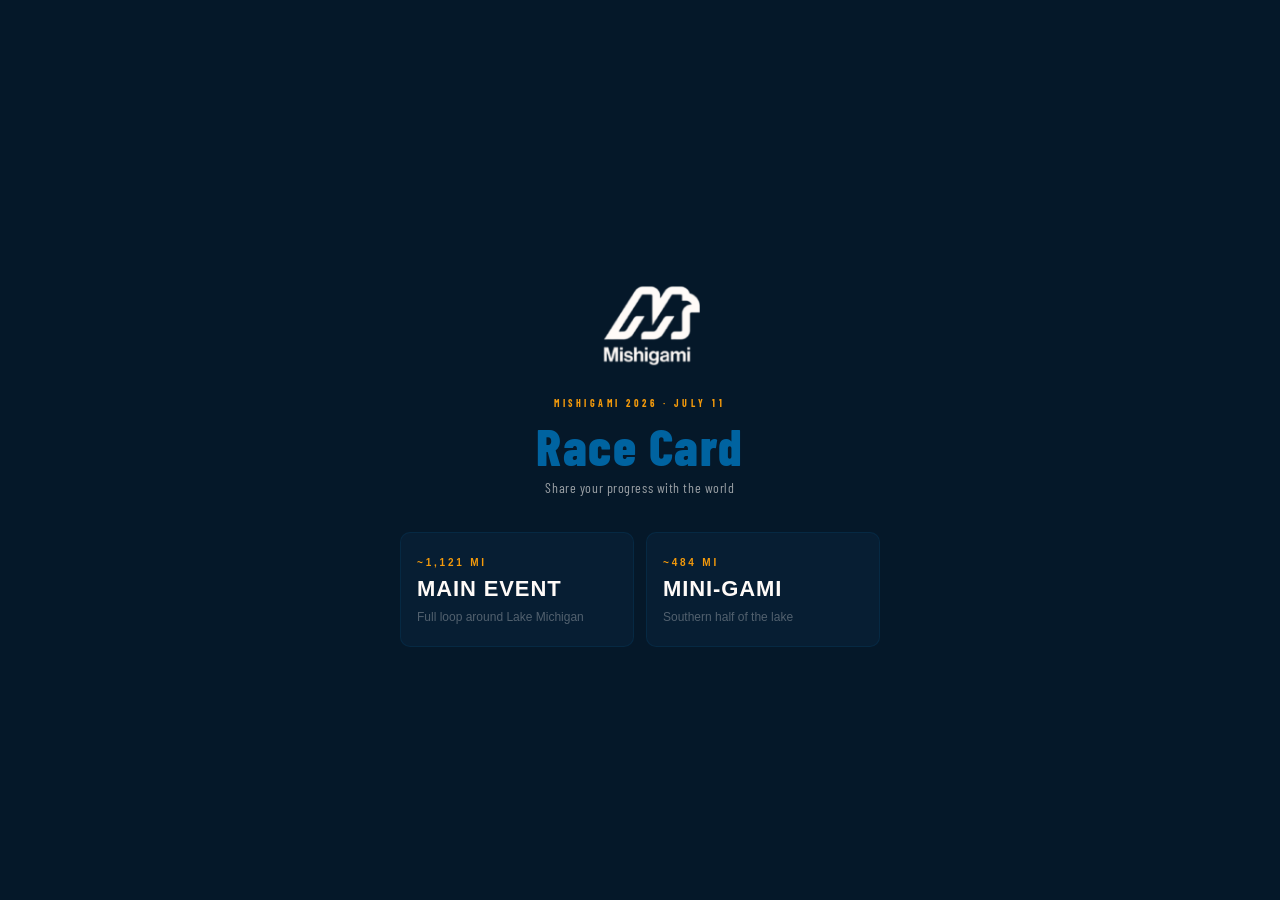
==== index.html @ e4b308e6 "Fix race card labels to single line" ====
<!DOCTYPE html>
<html lang="en">
<head>
  <meta charset="UTF-8">
  <meta name="viewport" content="width=device-width, initial-scale=1.0, maximum-scale=1.0, user-scalable=no">
  <meta name="mobile-web-app-capable" content="yes">
  <meta name="apple-mobile-web-app-capable" content="yes">
  <meta name="apple-mobile-web-app-status-bar-style" content="black-translucent">
  <meta name="apple-mobile-web-app-title" content="Race Card">
  <meta name="theme-color" content="#051829">
  <meta name="description" content="Mishigami 2026 — Create your race progress card">
  <title>Mishigami Race Card</title>
  <link rel="manifest" href="manifest.json">
  <link rel="apple-touch-icon" href="assets/icon-192.png">
  <link rel="icon" href="assets/icon-192.png">
  <link rel="preconnect" href="https://fonts.googleapis.com">
  <link rel="preconnect" href="https://fonts.gstatic.com" crossorigin>
  <link href="https://fonts.googleapis.com/css2?family=Barlow+Condensed:wght@400;600;700;800&display=swap" rel="stylesheet">
  <link rel="stylesheet" href="style.css">
</head>
<body>

  <!-- ── Screen 1: Race selector ─────────────────────────────────────────── -->
  <div id="screen-select" class="screen active">
    <div class="select-header">
      <img src="assets/logo.png" class="select-logo" alt="Mishigami">
      <div class="select-badge">MISHIGAMI 2026 · JULY 11</div>
      <h1 class="select-title">Race Card</h1>
      <p class="select-sub">Share your progress with the world</p>
    </div>
    <div class="race-grid">
      <button class="race-card" data-race="mishigami">
        <div class="race-card-badge">~1,121 MI</div>
        <div class="race-card-name">MAIN EVENT</div>
        <div class="race-card-sub">Full loop around Lake Michigan</div>
      </button>
      <button class="race-card" data-race="mini-gami">
        <div class="race-card-badge">~484 MI</div>
        <div class="race-card-name">MINI&#8209;GAMI</div>
        <div class="race-card-sub">Southern half of the lake</div>
      </button>
    </div>
  </div>

  <!-- ── Screen 2: Card builder ──────────────────────────────────────────── -->
  <div id="screen-build" class="screen">

    <div class="build-header">
      <button id="btn-back" class="btn-back">← Races</button>
      <span id="build-race-label" class="build-race-label"></span>
      <div class="format-toggle">
        <button class="fmt-btn active" data-format="square" title="Square (Instagram feed)">&#9632; Square</button>
        <button class="fmt-btn"        data-format="story"  title="Story (Instagram / Strava)">&#9646; Story</button>
      </div>
    </div>

    <!-- Card preview (also drop target for photos) -->
    <div class="preview-wrap" id="preview-wrap" title="Drag a photo here">
      <canvas id="preview-canvas"></canvas>
      <div id="preview-placeholder" class="preview-placeholder">
        Add a photo to see your card
      </div>
    </div>

    <!-- Controls -->
    <div class="controls">

      <!-- GPS -->
      <button id="btn-gps" class="btn-primary btn-gps">
        <span class="btn-icon">⊕</span>
        <span id="btn-gps-label">Get My Location</span>
      </button>
      <div id="gps-status" class="gps-status"></div>

      <!-- Rider name -->
      <div class="field-group">
        <label class="field-label" for="input-name">YOUR NAME <span style="opacity:.5;font-weight:400;letter-spacing:.05em">/ OPTIONAL</span></label>
        <input id="input-name" class="field-input" type="text"
               placeholder="e.g. Jack Peck"
               autocomplete="off" autocorrect="off" autocapitalize="words" spellcheck="false">
      </div>

      <!-- Stats row (auto-filled by GPS; manually editable) -->
      <div class="stats-row">
        <div class="stat-field">
          <label class="field-label" for="input-miles">MILES</label>
          <input id="input-miles" class="field-input stat-input" type="number"
                 placeholder="247" step="0.1" min="0">
        </div>
        <div class="stat-field">
          <label class="field-label" for="input-elapsed">ELAPSED</label>
          <input id="input-elapsed" class="field-input stat-input" type="text"
                 placeholder="38:24" maxlength="6">
        </div>
        <div class="stat-field">
          <label class="field-label" for="input-speed">MPH</label>
          <input id="input-speed" class="field-input stat-input" type="number"
                 placeholder="6.4" step="0.1" min="0">
        </div>
      </div>

      <!-- Photo -->
      <button id="btn-photo" class="btn-secondary">
        <span class="btn-icon">📷</span>
        <span id="btn-photo-label">Add Photo</span>
      </button>
      <input id="input-photo" type="file" accept="image/*" style="display:none">

      <!-- Route map toggle -->
      <div class="option-row">
        <div class="option-label-group">
          <div class="option-label">Route map</div>
          <div class="option-hint">Show your position on the route</div>
        </div>
        <button id="btn-map-toggle" class="map-toggle">Off</button>
      </div>

      <!-- Save -->
      <button id="btn-download" class="btn-primary btn-download" disabled>
        Save Card
      </button>

    </div>
  </div>

  <script src="routes/route-data.js"></script>
  <script src="gpx.js"></script>
  <script src="renderer.js"></script>
  <script src="app.js"></script>
</body>
</html>
---- style.css ----
/* ── Reset + tokens ───────────────────────────────────────────────────────── */
*, *::before, *::after { box-sizing: border-box; margin: 0; padding: 0; }

:root {
  /* MUC brand palette */
  --bg:        #051829;   /* Dark Navy */
  --bg-mid:    #071e33;   /* Dark Navy mid */
  --bg-s:      #0a2540;   /* Dark Navy surface */
  --periw:     #0063A0;   /* Primary Blue (fallback accent) */
  --periw-d:   rgba(0,99,160,0.15);
  --periw-b:   rgba(0,99,160,0.38);
  --pink:      #F49A0B;   /* Gold (primary accent / CTA) */
  --cream:     #FFFBF8;   /* Cream */
  --cream-6:   rgba(255,251,248,0.6);
  --cream-3:   rgba(255,251,248,0.3);
  --cream-1:   rgba(255,251,248,0.1);
  --fc: 'Barlow Condensed', 'Arial Narrow', sans-serif;
  --radius: 10px;
}

html, body {
  height: 100%;
  background: var(--bg);
  color: var(--cream);
  font-family: var(--fc);
  -webkit-font-smoothing: antialiased;
  overscroll-behavior: none;
}

/* ── Screens ─────────────────────────────────────────────────────────────── */
.screen {
  display: none;
  min-height: 100dvh;
  flex-direction: column;
}
.screen.active { display: flex; }

/* ── SELECT SCREEN ───────────────────────────────────────────────────────── */
#screen-select {
  padding: 48px 24px 40px;
  align-items: center;
  justify-content: center;
  gap: 36px;
}

.select-header { text-align: center; }

.select-logo {
  width: 120px;
  height: 120px;
  object-fit: contain;
  margin-bottom: 16px;
  display: block;
  margin-left: auto;
  margin-right: auto;
}

.select-badge {
  font-size: 10px;
  font-weight: 700;
  letter-spacing: .35em;
  text-transform: uppercase;
  color: var(--pink);
  margin-bottom: 10px;
}

.select-title {
  font-size: 52px;
  font-weight: 800;
  letter-spacing: .03em;
  color: var(--periw);
  line-height: 1;
  margin-bottom: 8px;
}

.select-sub {
  font-size: 14px;
  font-weight: 400;
  color: var(--cream-6);
  letter-spacing: .04em;
}

.race-grid {
  display: grid;
  grid-template-columns: 1fr 1fr;
  gap: 12px;
  width: 100%;
  max-width: 480px;
}

.race-card {
  background: var(--bg-mid);
  border: 1px solid var(--periw-d);
  border-radius: var(--radius);
  padding: 24px 16px 20px;
  cursor: pointer;
  text-align: left;
  transition: border-color .18s, background .18s;
  display: flex;
  flex-direction: column;
  gap: 8px;
}
.race-card:hover, .race-card:active {
  border-color: var(--periw-b);
  background: var(--bg-s);
}

.race-card-badge {
  font-size: 10px;
  font-weight: 700;
  letter-spacing: .28em;
  text-transform: uppercase;
  color: var(--pink);
}

.race-card-name {
  font-size: 22px;
  font-weight: 800;
  letter-spacing: .04em;
  color: var(--cream);
  line-height: 1.15;
}

.race-card-sub {
  font-size: 12px;
  font-weight: 400;
  color: var(--cream-3);
  line-height: 1.4;
}

/* ── BUILD SCREEN ────────────────────────────────────────────────────────── */
#screen-build {
  padding-bottom: 40px;
}

.build-header {
  display: flex;
  align-items: center;
  gap: 12px;
  padding: 14px 16px;
  border-bottom: 1px solid var(--periw-d);
  background: var(--bg);
  position: sticky;
  top: 0;
  z-index: 10;
}

.btn-back {
  background: none;
  border: none;
  color: var(--periw);
  font-family: var(--fc);
  font-size: 13px;
  font-weight: 600;
  letter-spacing: .08em;
  cursor: pointer;
  padding: 6px 0;
  flex-shrink: 0;
}

.build-race-label {
  font-size: 11px;
  font-weight: 700;
  letter-spacing: .25em;
  text-transform: uppercase;
  color: var(--cream-3);
  flex: 1;
}

.format-toggle {
  display: flex;
  gap: 4px;
}

.fmt-btn {
  background: none;
  border: 1px solid var(--periw-d);
  border-radius: 5px;
  color: var(--cream-3);
  font-family: var(--fc);
  font-size: 11px;
  font-weight: 600;
  padding: 5px 10px;
  cursor: pointer;
  transition: all .15s;
}
.fmt-btn.active {
  background: var(--periw-d);
  border-color: var(--periw-b);
  color: var(--periw);
}

/* ── Preview ────────────────────────────────────────────────────────────── */
.preview-wrap {
  position: relative;
  width: 100%;
  max-width: 420px;
  margin: 16px auto;
  border-radius: 8px;
  overflow: hidden;
  background: var(--bg-mid);
  border: 1px solid var(--periw-d);
  cursor: pointer;
  /* Square aspect by default; updated via JS for story */
  aspect-ratio: 1 / 1;
}

.preview-wrap.drag-over {
  border-color: var(--periw);
}

#preview-canvas {
  display: none;
  width: 100%;
  height: 100%;
  object-fit: contain;
}

#preview-canvas.story {
  aspect-ratio: 9 / 16;
}

/* Dynamically match wrap aspect to format */
.preview-wrap:has(#preview-canvas.story) {
  aspect-ratio: 9 / 16;
}

.preview-placeholder {
  position: absolute;
  inset: 0;
  display: flex;
  align-items: center;
  justify-content: center;
  font-size: 13px;
  font-weight: 600;
  letter-spacing: .1em;
  color: var(--cream-3);
  text-transform: uppercase;
  pointer-events: none;
}

/* ── Controls ───────────────────────────────────────────────────────────── */
.controls {
  display: flex;
  flex-direction: column;
  gap: 14px;
  padding: 0 16px;
  max-width: 420px;
  margin: 0 auto;
  width: 100%;
}

/* Buttons */
.btn-primary {
  width: 100%;
  padding: 16px;
  border-radius: var(--radius);
  border: none;
  font-family: var(--fc);
  font-size: 15px;
  font-weight: 700;
  letter-spacing: .1em;
  text-transform: uppercase;
  cursor: pointer;
  transition: opacity .15s, transform .1s;
  display: flex;
  align-items: center;
  justify-content: center;
  gap: 8px;
}
.btn-primary:active { transform: scale(.98); }
.btn-primary:disabled { opacity: 0.4; cursor: default; transform: none; }

.btn-gps {
  background: var(--periw);
  color: var(--bg);
}

.btn-download {
  background: var(--pink);
  color: #fff;
  margin-top: 4px;
}

.btn-secondary {
  width: 100%;
  padding: 14px;
  border-radius: var(--radius);
  border: 1px solid var(--periw-d);
  background: var(--bg-mid);
  color: var(--cream-6);
  font-family: var(--fc);
  font-size: 14px;
  font-weight: 600;
  letter-spacing: .08em;
  cursor: pointer;
  display: flex;
  align-items: center;
  justify-content: center;
  gap: 8px;
  transition: border-color .15s, color .15s;
}
.btn-secondary:hover { border-color: var(--periw-b); color: var(--cream); }

.btn-icon { font-size: 16px; }

/* GPS status */
.gps-status {
  font-size: 12px;
  font-weight: 400;
  color: var(--cream-3);
  text-align: center;
  letter-spacing: .04em;
  min-height: 16px;
  margin-top: -6px;
}
.gps-status.gps-error { color: var(--pink); }

/* Fields */
.field-group { display: flex; flex-direction: column; gap: 6px; }

.field-label {
  font-size: 9px;
  font-weight: 700;
  letter-spacing: .3em;
  text-transform: uppercase;
  color: var(--periw);
  opacity: .7;
}

.field-input {
  background: var(--bg-mid);
  border: 1px solid var(--periw-d);
  border-radius: 7px;
  color: var(--cream);
  font-family: var(--fc);
  font-size: 18px;
  font-weight: 600;
  padding: 12px 14px;
  outline: none;
  width: 100%;
  transition: border-color .15s;
  -webkit-appearance: none;
}
.field-input::placeholder { color: var(--cream-3); }
.field-input:focus { border-color: var(--periw-b); }

/* Stats row */
.stats-row {
  display: grid;
  grid-template-columns: 1fr 1fr 1fr;
  gap: 8px;
}

.stat-field { display: flex; flex-direction: column; gap: 6px; }
.stat-input { font-size: 16px; text-align: center; padding: 12px 6px; }

/* ── Route map toggle ───────────────────────────────────────────────────── */
.option-row {
  display: flex;
  align-items: center;
  justify-content: space-between;
  padding: 12px 0;
  border-top: 1px solid var(--periw-d);
}

.option-label-group {
  display: flex;
  flex-direction: column;
  gap: 3px;
}

.option-label {
  font-size: 13px;
  font-weight: 700;
  letter-spacing: .08em;
  text-transform: uppercase;
  color: var(--cream);
}

.option-hint {
  font-size: 11px;
  font-weight: 400;
  color: var(--cream-3);
  letter-spacing: .03em;
}

.map-toggle {
  background: var(--bg-mid);
  border: 1px solid var(--periw-d);
  border-radius: 20px;
  color: var(--cream-3);
  font-family: var(--fc);
  font-size: 12px;
  font-weight: 700;
  letter-spacing: .10em;
  text-transform: uppercase;
  padding: 7px 18px;
  cursor: pointer;
  transition: all .15s;
  flex-shrink: 0;
  min-width: 52px;
  text-align: center;
}
.map-toggle.active {
  background: var(--periw-d);
  border-color: var(--periw-b);
  color: var(--periw);
}

/* Scrollbar (desktop) */
::-webkit-scrollbar { width: 4px; }
::-webkit-scrollbar-track { background: transparent; }
::-webkit-scrollbar-thumb { background: var(--periw-d); border-radius: 2px; }

/* ── Preview aspect ratio fix for story ─────────────────────────────────── */
/* JS toggles .story class on .preview-wrap */
.preview-wrap.story { aspect-ratio: 9 / 16; }

/* ── Save-to-Photos modal (iOS fallback) ─────────────────────────────────── */
.save-overlay {
  position: fixed;
  inset: 0;
  background: rgba(5,24,41,0.96);
  z-index: 200;
  display: flex;
  align-items: center;
  justify-content: center;
  padding: 24px 16px;
  -webkit-overflow-scrolling: touch;
}

.save-modal-inner {
  display: flex;
  flex-direction: column;
  align-items: center;
  gap: 20px;
  max-width: 420px;
  width: 100%;
}

.save-modal-hint {
  font-family: var(--fc);
  font-size: 15px;
  font-weight: 600;
  letter-spacing: .06em;
  color: var(--cream);
  text-align: center;
  text-transform: uppercase;
  line-height: 1.5;
}
.save-modal-hint strong { color: var(--pink); font-weight: 800; }

.save-modal-img {
  width: 100%;
  max-height: 55vh;
  object-fit: contain;
  border-radius: 8px;
  /* Disable callout on short-press so long-press always triggers Save sheet */
  -webkit-touch-callout: default;
  -webkit-user-select: none;
  user-select: none;
  display: block;
}

.save-modal-close {
  background: none;
  border: 1px solid var(--periw-d);
  border-radius: 20px;
  color: var(--cream-6);
  font-family: var(--fc);
  font-size: 13px;
  font-weight: 600;
  letter-spacing: .08em;
  text-transform: uppercase;
  padding: 10px 28px;
  cursor: pointer;
}
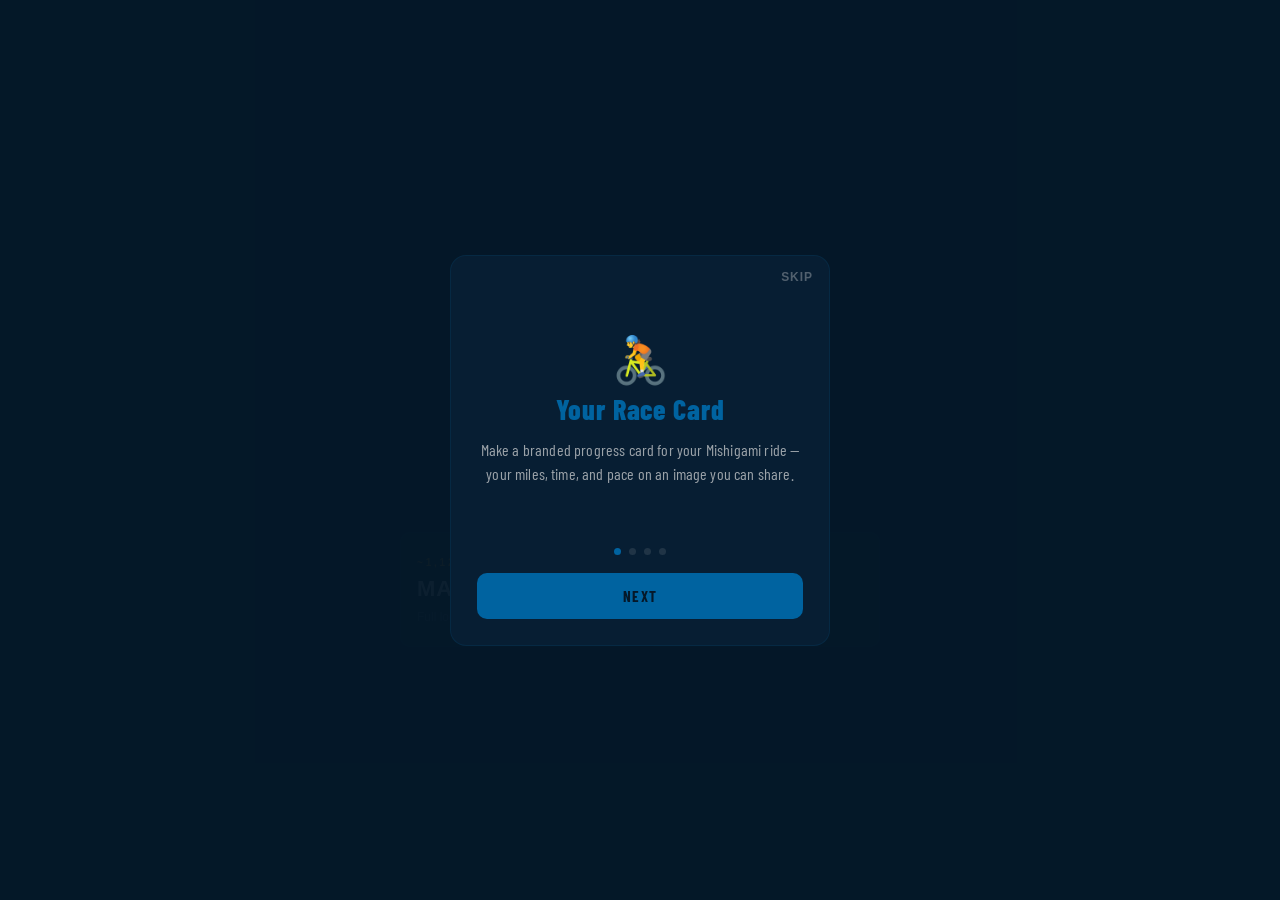
==== commit dfe5f678: "Phase 1: onboarding, post-save success state, create-another" ====
--- a/index.html
+++ b/index.html
@@ -52,6 +52,7 @@
         <button class="fmt-btn active" data-format="square" title="Square (Instagram feed)">&#9632; Square</button>
         <button class="fmt-btn"        data-format="story"  title="Story (Instagram / Strava)">&#9646; Story</button>
       </div>
+      <button id="btn-help" class="btn-help" title="How it works" aria-label="How it works">?</button>
     </div>
 
     <!-- Card preview (also drop target for photos) -->
@@ -123,6 +124,51 @@
     </div>
   </div>
 
+  <!-- ── Onboarding overlay (first run + reopened via ? button) ───────────── -->
+  <div id="onboarding" class="onboard-overlay" hidden>
+    <div class="onboard-card">
+      <button id="onboard-skip" class="onboard-skip" aria-label="Skip">Skip</button>
+
+      <div class="onboard-slides">
+        <div class="onboard-slide active" data-slide="0">
+          <div class="onboard-icon">🚴</div>
+          <h2 class="onboard-title">Your Race Card</h2>
+          <p class="onboard-text">Make a branded progress card for your Mishigami ride — your miles, time, and pace on an image you can share.</p>
+        </div>
+        <div class="onboard-slide" data-slide="1">
+          <div class="onboard-icon">⊕</div>
+          <h2 class="onboard-title">Get your stats</h2>
+          <p class="onboard-text">Tap <strong>Get My Location</strong> and we calculate your miles, time, and pace automatically. No signal? You can always type your stats in by hand.</p>
+        </div>
+        <div class="onboard-slide" data-slide="2">
+          <div class="onboard-icon">📷</div>
+          <h2 class="onboard-title">Add a photo</h2>
+          <p class="onboard-text">Add a photo from your camera or library, then tap <strong>Save Card</strong>.</p>
+        </div>
+        <div class="onboard-slide" data-slide="3">
+          <div class="onboard-icon">📲</div>
+          <h2 class="onboard-title">Save &amp; post it</h2>
+          <p class="onboard-text onboard-os-list">
+            <span class="onboard-os"><strong>iPhone</strong> — tap Save Card, then <strong>Save Image</strong> in the share sheet. It's now in Photos. Open Instagram or Strava and post it.</span>
+            <span class="onboard-os"><strong>Android</strong> — tap Save Card and the image saves to your gallery. Open Instagram or Strava and post it.</span>
+          </p>
+        </div>
+      </div>
+
+      <div class="onboard-dots">
+        <span class="onboard-dot active"></span>
+        <span class="onboard-dot"></span>
+        <span class="onboard-dot"></span>
+        <span class="onboard-dot"></span>
+      </div>
+
+      <div class="onboard-nav">
+        <button id="onboard-back" class="onboard-back" hidden>Back</button>
+        <button id="onboard-next" class="onboard-next">Next</button>
+      </div>
+    </div>
+  </div>
+
   <script src="routes/route-data.js"></script>
   <script src="gpx.js"></script>
   <script src="renderer.js"></script>
--- a/style.css
+++ b/style.css
@@ -476,3 +476,257 @@
   padding: 10px 28px;
   cursor: pointer;
 }
+
+/* ── Help (?) button ─────────────────────────────────────────────────────── */
+.btn-help {
+  flex-shrink: 0;
+  width: 28px;
+  height: 28px;
+  border-radius: 50%;
+  border: 1px solid var(--periw-d);
+  background: var(--bg-mid);
+  color: var(--periw);
+  font-family: var(--fc);
+  font-size: 15px;
+  font-weight: 800;
+  line-height: 1;
+  cursor: pointer;
+  transition: border-color .15s, color .15s;
+}
+.btn-help:hover, .btn-help:active { border-color: var(--periw-b); color: var(--cream); }
+
+/* ── Onboarding overlay ──────────────────────────────────────────────────── */
+.onboard-overlay {
+  position: fixed;
+  inset: 0;
+  background: rgba(5,24,41,0.97);
+  z-index: 300;
+  display: flex;
+  align-items: center;
+  justify-content: center;
+  padding: 24px 20px;
+}
+.onboard-overlay[hidden] { display: none; }
+
+.onboard-card {
+  position: relative;
+  display: flex;
+  flex-direction: column;
+  align-items: center;
+  width: 100%;
+  max-width: 380px;
+  background: var(--bg-mid);
+  border: 1px solid var(--periw-d);
+  border-radius: 16px;
+  padding: 40px 26px 26px;
+}
+
+.onboard-skip {
+  position: absolute;
+  top: 14px;
+  right: 16px;
+  background: none;
+  border: none;
+  color: var(--cream-3);
+  font-family: var(--fc);
+  font-size: 12px;
+  font-weight: 600;
+  letter-spacing: .08em;
+  text-transform: uppercase;
+  cursor: pointer;
+}
+
+.onboard-slides {
+  width: 100%;
+  min-height: 230px;
+  display: flex;
+  align-items: center;
+  justify-content: center;
+}
+
+.onboard-slide {
+  display: none;
+  flex-direction: column;
+  align-items: center;
+  text-align: center;
+  gap: 14px;
+}
+.onboard-slide.active { display: flex; }
+
+.onboard-icon {
+  font-size: 46px;
+  line-height: 1;
+}
+
+.onboard-title {
+  font-size: 28px;
+  font-weight: 800;
+  letter-spacing: .03em;
+  color: var(--periw);
+  line-height: 1.05;
+}
+
+.onboard-text {
+  font-size: 16px;
+  font-weight: 400;
+  line-height: 1.5;
+  color: var(--cream-6);
+  letter-spacing: .01em;
+}
+.onboard-text strong { color: var(--cream); font-weight: 700; }
+
+.onboard-os-list {
+  display: flex;
+  flex-direction: column;
+  gap: 14px;
+  text-align: left;
+}
+.onboard-os strong { color: var(--pink); }
+
+.onboard-dots {
+  display: flex;
+  gap: 8px;
+  margin: 22px 0 18px;
+}
+.onboard-dot {
+  width: 7px;
+  height: 7px;
+  border-radius: 50%;
+  background: var(--cream-1);
+  transition: background .2s;
+}
+.onboard-dot.active { background: var(--periw); }
+
+.onboard-nav {
+  display: flex;
+  align-items: center;
+  gap: 12px;
+  width: 100%;
+}
+
+.onboard-back {
+  flex-shrink: 0;
+  background: none;
+  border: 1px solid var(--periw-d);
+  border-radius: var(--radius);
+  color: var(--cream-6);
+  font-family: var(--fc);
+  font-size: 14px;
+  font-weight: 600;
+  letter-spacing: .08em;
+  text-transform: uppercase;
+  padding: 14px 20px;
+  cursor: pointer;
+}
+.onboard-back[hidden] { display: none; }
+
+.onboard-next {
+  flex: 1;
+  background: var(--periw);
+  border: none;
+  border-radius: var(--radius);
+  color: var(--bg);
+  font-family: var(--fc);
+  font-size: 15px;
+  font-weight: 700;
+  letter-spacing: .1em;
+  text-transform: uppercase;
+  padding: 14px;
+  cursor: pointer;
+  transition: transform .1s;
+}
+.onboard-next:active { transform: scale(.98); }
+
+/* ── Post-save success panel ─────────────────────────────────────────────── */
+.success-overlay {
+  position: fixed;
+  inset: 0;
+  background: rgba(5,24,41,0.97);
+  z-index: 250;
+  display: flex;
+  align-items: center;
+  justify-content: center;
+  padding: 24px 20px;
+}
+
+.success-card {
+  display: flex;
+  flex-direction: column;
+  align-items: center;
+  text-align: center;
+  gap: 14px;
+  width: 100%;
+  max-width: 380px;
+  background: var(--bg-mid);
+  border: 1px solid var(--periw-d);
+  border-radius: 16px;
+  padding: 36px 26px 26px;
+}
+
+.success-check {
+  width: 64px;
+  height: 64px;
+  border-radius: 50%;
+  background: var(--periw-d);
+  border: 2px solid var(--periw);
+  color: var(--periw);
+  font-size: 34px;
+  font-weight: 800;
+  line-height: 60px;
+}
+
+.success-title {
+  font-size: 30px;
+  font-weight: 800;
+  letter-spacing: .03em;
+  color: var(--periw);
+}
+
+.success-text {
+  font-size: 15px;
+  font-weight: 400;
+  line-height: 1.5;
+  color: var(--cream-6);
+  letter-spacing: .01em;
+}
+.success-text strong { color: var(--cream); font-weight: 700; }
+
+.success-actions {
+  display: flex;
+  flex-direction: column;
+  gap: 10px;
+  width: 100%;
+  margin-top: 10px;
+}
+
+.success-again {
+  width: 100%;
+  background: var(--pink);
+  border: none;
+  border-radius: var(--radius);
+  color: #fff;
+  font-family: var(--fc);
+  font-size: 15px;
+  font-weight: 700;
+  letter-spacing: .1em;
+  text-transform: uppercase;
+  padding: 15px;
+  cursor: pointer;
+  transition: transform .1s;
+}
+.success-again:active { transform: scale(.98); }
+
+.success-done {
+  width: 100%;
+  background: none;
+  border: 1px solid var(--periw-d);
+  border-radius: var(--radius);
+  color: var(--cream-6);
+  font-family: var(--fc);
+  font-size: 14px;
+  font-weight: 600;
+  letter-spacing: .08em;
+  text-transform: uppercase;
+  padding: 13px;
+  cursor: pointer;
+}
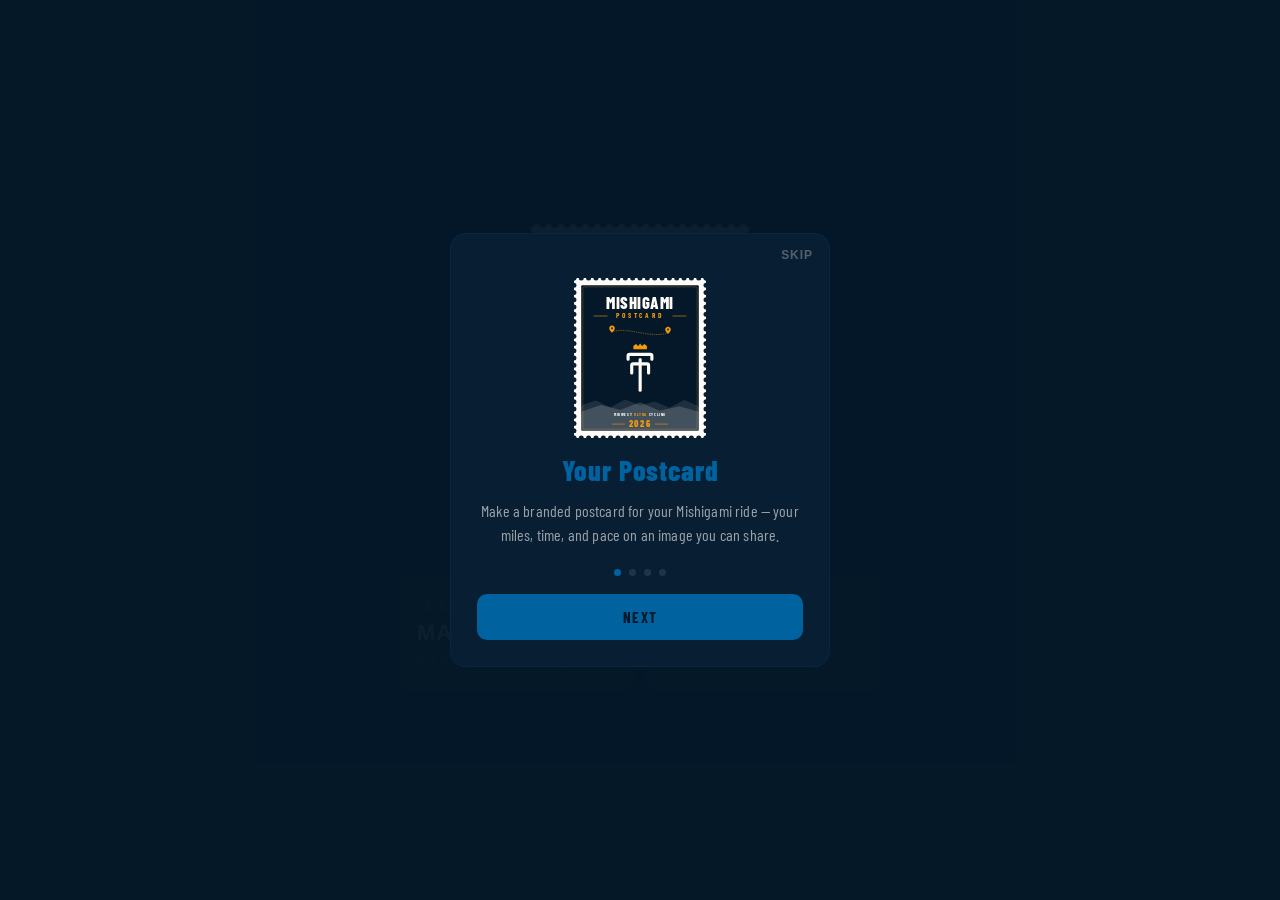
==== commit 235cbcbd: "Use correct MUC crown+bike mark in postcard emblem (cream on navy)" ====
--- a/index.html
+++ b/index.html
@@ -6,26 +6,69 @@
   <meta name="mobile-web-app-capable" content="yes">
   <meta name="apple-mobile-web-app-capable" content="yes">
   <meta name="apple-mobile-web-app-status-bar-style" content="black-translucent">
-  <meta name="apple-mobile-web-app-title" content="Race Card">
+  <meta name="apple-mobile-web-app-title" content="Postcard">
   <meta name="theme-color" content="#051829">
-  <meta name="description" content="Mishigami 2026 — Create your race progress card">
-  <title>Mishigami Race Card</title>
+  <meta name="description" content="Mishigami 2026 — Create your ride postcard">
+  <title>Mishigami Postcard</title>
   <link rel="manifest" href="manifest.json">
   <link rel="apple-touch-icon" href="assets/icon-192.png">
   <link rel="icon" href="assets/icon-192.png">
   <link rel="preconnect" href="https://fonts.googleapis.com">
   <link rel="preconnect" href="https://fonts.gstatic.com" crossorigin>
   <link href="https://fonts.googleapis.com/css2?family=Barlow+Condensed:wght@400;600;700;800&display=swap" rel="stylesheet">
-  <link rel="stylesheet" href="style.css">
+  <link rel="stylesheet" href="style.css?v=p6">
 </head>
 <body>
+
+  <svg width="0" height="0" aria-hidden="true" style="position:absolute" xmlns="http://www.w3.org/2000/svg"><symbol id="postcard-emblem" viewBox="0 0 500 600" font-family="'Barlow Condensed','Arial Narrow',sans-serif">
+<defs>
+ <mask id="perf">
+  <rect x="14" y="14" width="472" height="572" rx="8" fill="white"/>
+  <circle cx="14.0" cy="14.0" r="9" fill="black"/><circle cx="14.0" cy="586.0" r="9" fill="black"/><circle cx="40.2" cy="14.0" r="9" fill="black"/><circle cx="40.2" cy="586.0" r="9" fill="black"/><circle cx="66.4" cy="14.0" r="9" fill="black"/><circle cx="66.4" cy="586.0" r="9" fill="black"/><circle cx="92.7" cy="14.0" r="9" fill="black"/><circle cx="92.7" cy="586.0" r="9" fill="black"/><circle cx="118.9" cy="14.0" r="9" fill="black"/><circle cx="118.9" cy="586.0" r="9" fill="black"/><circle cx="145.1" cy="14.0" r="9" fill="black"/><circle cx="145.1" cy="586.0" r="9" fill="black"/><circle cx="171.3" cy="14.0" r="9" fill="black"/><circle cx="171.3" cy="586.0" r="9" fill="black"/><circle cx="197.6" cy="14.0" r="9" fill="black"/><circle cx="197.6" cy="586.0" r="9" fill="black"/><circle cx="223.8" cy="14.0" r="9" fill="black"/><circle cx="223.8" cy="586.0" r="9" fill="black"/><circle cx="250.0" cy="14.0" r="9" fill="black"/><circle cx="250.0" cy="586.0" r="9" fill="black"/><circle cx="276.2" cy="14.0" r="9" fill="black"/><circle cx="276.2" cy="586.0" r="9" fill="black"/><circle cx="302.4" cy="14.0" r="9" fill="black"/><circle cx="302.4" cy="586.0" r="9" fill="black"/><circle cx="328.7" cy="14.0" r="9" fill="black"/><circle cx="328.7" cy="586.0" r="9" fill="black"/><circle cx="354.9" cy="14.0" r="9" fill="black"/><circle cx="354.9" cy="586.0" r="9" fill="black"/><circle cx="381.1" cy="14.0" r="9" fill="black"/><circle cx="381.1" cy="586.0" r="9" fill="black"/><circle cx="407.3" cy="14.0" r="9" fill="black"/><circle cx="407.3" cy="586.0" r="9" fill="black"/><circle cx="433.6" cy="14.0" r="9" fill="black"/><circle cx="433.6" cy="586.0" r="9" fill="black"/><circle cx="459.8" cy="14.0" r="9" fill="black"/><circle cx="459.8" cy="586.0" r="9" fill="black"/><circle cx="486.0" cy="14.0" r="9" fill="black"/><circle cx="486.0" cy="586.0" r="9" fill="black"/><circle cx="14.0" cy="14.0" r="9" fill="black"/><circle cx="486.0" cy="14.0" r="9" fill="black"/><circle cx="14.0" cy="40.0" r="9" fill="black"/><circle cx="486.0" cy="40.0" r="9" fill="black"/><circle cx="14.0" cy="66.0" r="9" fill="black"/><circle cx="486.0" cy="66.0" r="9" fill="black"/><circle cx="14.0" cy="92.0" r="9" fill="black"/><circle cx="486.0" cy="92.0" r="9" fill="black"/><circle cx="14.0" cy="118.0" r="9" fill="black"/><circle cx="486.0" cy="118.0" r="9" fill="black"/><circle cx="14.0" cy="144.0" r="9" fill="black"/><circle cx="486.0" cy="144.0" r="9" fill="black"/><circle cx="14.0" cy="170.0" r="9" fill="black"/><circle cx="486.0" cy="170.0" r="9" fill="black"/><circle cx="14.0" cy="196.0" r="9" fill="black"/><circle cx="486.0" cy="196.0" r="9" fill="black"/><circle cx="14.0" cy="222.0" r="9" fill="black"/><circle cx="486.0" cy="222.0" r="9" fill="black"/><circle cx="14.0" cy="248.0" r="9" fill="black"/><circle cx="486.0" cy="248.0" r="9" fill="black"/><circle cx="14.0" cy="274.0" r="9" fill="black"/><circle cx="486.0" cy="274.0" r="9" fill="black"/><circle cx="14.0" cy="300.0" r="9" fill="black"/><circle cx="486.0" cy="300.0" r="9" fill="black"/><circle cx="14.0" cy="326.0" r="9" fill="black"/><circle cx="486.0" cy="326.0" r="9" fill="black"/><circle cx="14.0" cy="352.0" r="9" fill="black"/><circle cx="486.0" cy="352.0" r="9" fill="black"/><circle cx="14.0" cy="378.0" r="9" fill="black"/><circle cx="486.0" cy="378.0" r="9" fill="black"/><circle cx="14.0" cy="404.0" r="9" fill="black"/><circle cx="486.0" cy="404.0" r="9" fill="black"/><circle cx="14.0" cy="430.0" r="9" fill="black"/><circle cx="486.0" cy="430.0" r="9" fill="black"/><circle cx="14.0" cy="456.0" r="9" fill="black"/><circle cx="486.0" cy="456.0" r="9" fill="black"/><circle cx="14.0" cy="482.0" r="9" fill="black"/><circle cx="486.0" cy="482.0" r="9" fill="black"/><circle cx="14.0" cy="508.0" r="9" fill="black"/><circle cx="486.0" cy="508.0" r="9" fill="black"/><circle cx="14.0" cy="534.0" r="9" fill="black"/><circle cx="486.0" cy="534.0" r="9" fill="black"/><circle cx="14.0" cy="560.0" r="9" fill="black"/><circle cx="486.0" cy="560.0" r="9" fill="black"/><circle cx="14.0" cy="586.0" r="9" fill="black"/><circle cx="486.0" cy="586.0" r="9" fill="black"/>
+ </mask>
+ <clipPath id="panelClip"><rect x="40" y="40" width="420" height="520" rx="4"/></clipPath>
+</defs>
+<rect x="14" y="14" width="472" height="572" rx="8" fill="#FFFBF8" mask="url(#perf)"/>
+<rect x="40" y="40" width="420" height="520" rx="4" fill="#051829"/>
+<rect x="46" y="46" width="408" height="508" rx="2" fill="none" stroke="#F49A0B" stroke-width="1.5" opacity="0.55"/>
+<g clip-path="url(#panelClip)"><path d="M 40,486 L 40,470 L 92,452 L 145,476 L 198,448 L 250,470 L 302,455 L 355,478 L 408,450 L 460,472 L 460,486 L 460,560 L 40,560 Z" fill="#FFFBF8" opacity="0.1"/><path d="M 40,492 L 40,492 L 110,468 L 180,486 L 250,458 L 320,488 L 390,472 L 460,492 L 460,492 L 460,560 L 40,560 Z" fill="#FFFBF8" opacity="0.16"/></g>
+<text x="250" y="126" text-anchor="middle" font-size="60" font-weight="800" fill="#FFFBF8" letter-spacing="2">MISHIGAMI</text>
+<line x1="84" y1="150" x2="134" y2="150" stroke="#F49A0B" stroke-width="2"/>
+<line x1="366" y1="150" x2="416" y2="150" stroke="#F49A0B" stroke-width="2"/>
+<text x="250" y="158" text-anchor="middle" font-size="26" font-weight="700" fill="#F49A0B" letter-spacing="10">POSTCARD</text>
+<path d="M 150 206 C 210 188, 290 232, 350 210" fill="none" stroke="#F49A0B" stroke-width="2" stroke-dasharray="2 6" stroke-linecap="round" opacity="0.85"/>
+<g fill="#F49A0B">
+ <path d="M150 184 c6 0 10 5 10 10 c0 7 -10 16 -10 16 c0 0 -10 -9 -10 -16 c0 -5 4 -10 10 -10 Z"/>
+ <circle cx="150" cy="194" r="3.4" fill="#051829"/>
+ <path d="M350 188 c6 0 10 5 10 10 c0 7 -10 16 -10 16 c0 0 -10 -9 -10 -16 c0 -5 4 -10 10 -10 Z"/>
+ <circle cx="350" cy="198" r="3.4" fill="#051829"/>
+</g>
+<g transform="translate(135.5,214.4) scale(0.118)">
+  <!-- crown -->
+  <path d="M 770,460 L 770,365 L 845,300 L 920,365 L 975,285 L 1030,365 L 1105,300 L 1180,365 L 1180,460 Z" fill="#F49A0B"/>
+  <g fill="none" stroke="#FFFBF8" stroke-width="95" stroke-linecap="round" stroke-linejoin="round">
+    <!-- handlebar tops -->
+    <path d="M 610,760 L 610,665 Q 610,615 660,615 L 1280,615 Q 1330,615 1330,665 L 1330,760"/>
+    <!-- stem + seatpost (central) -->
+    <path d="M 975,770 L 975,1700"/>
+    <!-- rider arms / shoulders -->
+    <path d="M 720,1180 L 720,955 Q 720,905 770,905 L 1180,905 Q 1230,905 1230,955 L 1230,1180"/>
+  </g>
+</g>
+<text x="250" y="506" text-anchor="middle" font-size="15" font-weight="700" letter-spacing="2.2">
+ <tspan fill="#FFFBF8">MIDWEST </tspan><tspan fill="#F49A0B">ULTRA</tspan><tspan fill="#FFFBF8"> CYCLING</tspan>
+</text>
+<line x1="150" y1="536" x2="196" y2="536" stroke="#F49A0B" stroke-width="2"/>
+<line x1="304" y1="536" x2="350" y2="536" stroke="#F49A0B" stroke-width="2"/>
+<text x="250" y="548" text-anchor="middle" font-size="34" font-weight="800" fill="#F49A0B" letter-spacing="6">2026</text>
+</symbol></svg>
+
 
   <!-- ── Screen 1: Race selector ─────────────────────────────────────────── -->
   <div id="screen-select" class="screen active">
     <div class="select-header">
-      <img src="assets/logo.png" class="select-logo" alt="Mishigami">
-      <div class="select-badge">MISHIGAMI 2026 · JULY 11</div>
-      <h1 class="select-title">Race Card</h1>
+      <svg class="emblem-hero" viewBox="0 0 500 600" role="img" aria-label="Mishigami Postcard"><use href="#postcard-emblem"/></svg>
+      <div class="select-badge">JULY 11, 2026 · LAKE MICHIGAN</div>
       <p class="select-sub">Share your progress with the world</p>
     </div>
     <div class="race-grid">
@@ -59,19 +102,19 @@
     <div class="preview-wrap" id="preview-wrap" title="Drag a photo here">
       <canvas id="preview-canvas"></canvas>
       <div id="preview-placeholder" class="preview-placeholder">
-        Add a photo to see your card
+        Add a photo to see your postcard
       </div>
     </div>
 
     <!-- Controls -->
     <div class="controls">
 
-      <!-- GPS -->
-      <button id="btn-gps" class="btn-primary btn-gps">
-        <span class="btn-icon">⊕</span>
-        <span id="btn-gps-label">Get My Location</span>
-      </button>
-      <div id="gps-status" class="gps-status"></div>
+      <!-- Photo (drives location via EXIF; placed first) -->
+      <button id="btn-photo" class="btn-primary btn-photo-primary">
+        <span class="btn-icon">📷</span>
+        <span id="btn-photo-label">Add Photo</span>
+      </button>
+      <input id="input-photo" type="file" accept="image/*" style="display:none">
 
       <!-- Rider name -->
       <div class="field-group">
@@ -81,31 +124,31 @@
                autocomplete="off" autocorrect="off" autocapitalize="words" spellcheck="false">
       </div>
 
-      <!-- Stats row (auto-filled by GPS; manually editable) -->
+      <!-- Stats row (auto-filled from photo location or GPS; manually editable) -->
       <div class="stats-row">
         <div class="stat-field">
           <label class="field-label" for="input-miles">MILES</label>
           <input id="input-miles" class="field-input stat-input" type="number"
-                 placeholder="247" step="0.1" min="0">
+                 placeholder="247" step="1" min="0">
         </div>
         <div class="stat-field">
-          <label class="field-label" for="input-elapsed">ELAPSED</label>
+          <label class="field-label" for="input-elapsed">ELAPSED HOURS</label>
           <input id="input-elapsed" class="field-input stat-input" type="text"
                  placeholder="38:24" maxlength="6">
         </div>
         <div class="stat-field">
-          <label class="field-label" for="input-speed">MPH</label>
-          <input id="input-speed" class="field-input stat-input" type="number"
-                 placeholder="6.4" step="0.1" min="0">
-        </div>
-      </div>
-
-      <!-- Photo -->
-      <button id="btn-photo" class="btn-secondary">
-        <span class="btn-icon">📷</span>
-        <span id="btn-photo-label">Add Photo</span>
-      </button>
-      <input id="input-photo" type="file" accept="image/*" style="display:none">
+          <label class="field-label" for="input-speed">AVG MPH</label>
+          <input id="input-speed" class="field-input stat-input stat-readonly" type="text"
+                 placeholder="—" inputmode="none" tabindex="-1" readonly aria-readonly="true">
+        </div>
+      </div>
+
+      <!-- GPS (live fallback when a photo has no location) -->
+      <button id="btn-gps" class="btn-secondary btn-gps">
+        <span class="btn-icon">⊕</span>
+        <span id="btn-gps-label">Get My Location</span>
+      </button>
+      <div id="gps-status" class="gps-status"></div>
 
       <!-- Route map toggle -->
       <div class="option-row">
@@ -118,7 +161,7 @@
 
       <!-- Save -->
       <button id="btn-download" class="btn-primary btn-download" disabled>
-        Save Card
+        Save Postcard
       </button>
 
     </div>
@@ -131,9 +174,9 @@
 
       <div class="onboard-slides">
         <div class="onboard-slide active" data-slide="0">
-          <div class="onboard-icon">🚴</div>
-          <h2 class="onboard-title">Your Race Card</h2>
-          <p class="onboard-text">Make a branded progress card for your Mishigami ride — your miles, time, and pace on an image you can share.</p>
+          <svg class="emblem-onboard" viewBox="0 0 500 600" role="img" aria-label="Mishigami Postcard"><use href="#postcard-emblem"/></svg>
+          <h2 class="onboard-title">Your Postcard</h2>
+          <p class="onboard-text">Make a branded postcard for your Mishigami ride — your miles, time, and pace on an image you can share.</p>
         </div>
         <div class="onboard-slide" data-slide="1">
           <div class="onboard-icon">⊕</div>
@@ -143,14 +186,14 @@
         <div class="onboard-slide" data-slide="2">
           <div class="onboard-icon">📷</div>
           <h2 class="onboard-title">Add a photo</h2>
-          <p class="onboard-text">Add a photo from your camera or library, then tap <strong>Save Card</strong>.</p>
+          <p class="onboard-text">Add a photo from your camera or library, then tap <strong>Save Postcard</strong>.</p>
         </div>
         <div class="onboard-slide" data-slide="3">
           <div class="onboard-icon">📲</div>
           <h2 class="onboard-title">Save &amp; post it</h2>
           <p class="onboard-text onboard-os-list">
-            <span class="onboard-os"><strong>iPhone</strong> — tap Save Card, then <strong>Save Image</strong> in the share sheet. It's now in Photos. Open Instagram or Strava and post it.</span>
-            <span class="onboard-os"><strong>Android</strong> — tap Save Card and the image saves to your gallery. Open Instagram or Strava and post it.</span>
+            <span class="onboard-os"><strong>iPhone</strong> — tap Save Postcard, then <strong>Save Image</strong> in the share sheet. It's now in Photos. Open Instagram or Strava and post it.</span>
+            <span class="onboard-os"><strong>Android</strong> — tap Save Postcard and the image saves to your gallery. Open Instagram or Strava and post it.</span>
           </p>
         </div>
       </div>
@@ -169,9 +212,10 @@
     </div>
   </div>
 
-  <script src="routes/route-data.js"></script>
-  <script src="gpx.js"></script>
-  <script src="renderer.js"></script>
-  <script src="app.js"></script>
+  <script src="routes/route-data.js?v=p6"></script>
+  <script src="gpx.js?v=p6"></script>
+  <script src="renderer.js?v=p6"></script>
+  <script src="exif.js?v=p6"></script>
+  <script src="app.js?v=p6"></script>
 </body>
 </html>
--- a/style.css
+++ b/style.css
@@ -271,7 +271,7 @@
 .btn-primary:active { transform: scale(.98); }
 .btn-primary:disabled { opacity: 0.4; cursor: default; transform: none; }
 
-.btn-gps {
+.btn-photo-primary {
   background: var(--periw);
   color: var(--bg);
 }
@@ -355,6 +355,15 @@
 .stat-field { display: flex; flex-direction: column; gap: 6px; }
 .stat-input { font-size: 16px; text-align: center; padding: 12px 6px; }
 
+/* Computed, non-editable field (avg speed) */
+.stat-readonly {
+  background: var(--bg);
+  color: var(--cream-6);
+  cursor: default;
+  pointer-events: none;
+}
+.stat-readonly:focus { border-color: var(--periw-d); }
+
 /* ── Route map toggle ───────────────────────────────────────────────────── */
 .option-row {
   display: flex;
@@ -730,3 +739,18 @@
   padding: 13px;
   cursor: pointer;
 }
+
+/* ── Postcard stamp emblem ───────────────────────────────────────────────── */
+.emblem-hero {
+  display: block;
+  width: min(232px, 62vw);
+  height: auto;
+  margin: 0 auto 6px;
+  filter: drop-shadow(0 12px 26px rgba(0,0,0,.38));
+}
+.emblem-onboard {
+  display: block;
+  width: 140px;
+  height: auto;
+  margin: 0 auto;
+}
